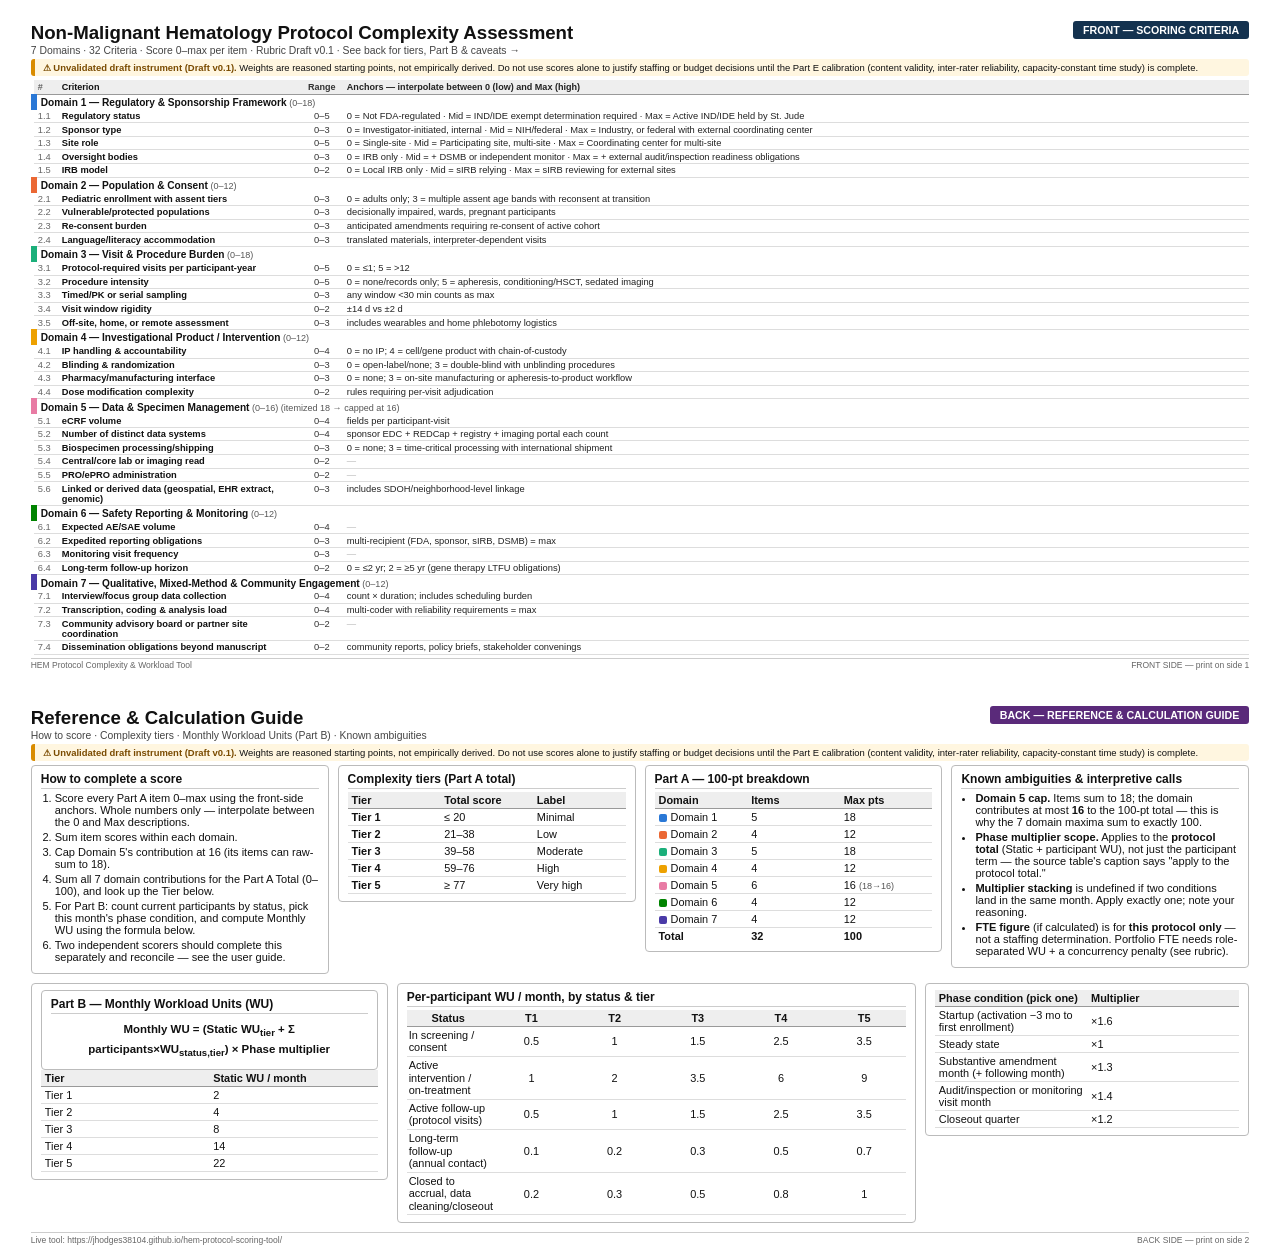
==== docs/laminated-card.html @ db257fe8 "Add printable quick-reference and laminated scoring cards Two self-contained, print-only HTML pages " ====
<!DOCTYPE html>
<html lang="en">
<head>
<meta charset="UTF-8">
<title>HEM Protocol Complexity Assessment — Laminated Card</title>
<style>

* { box-sizing: border-box; }
body { margin: 0; font-family: Arial, Helvetica, sans-serif; color: #111; -webkit-print-color-adjust: exact; print-color-adjust: exact; }
.page { padding: 0.22in 0.32in 0.15in; }
h1 { font-size: 14.5pt; margin: 0 0 1px; }
.subtitle { font-size: 7.8pt; color: #444; margin: 0 0 3px; }
.disclaimer { background: #fff6e0; border-left: 4px solid #d98c00; border-radius: 3px; padding: 3px 8px; font-size: 7.1pt; margin-bottom: 4px; line-height: 1.2; }
.disclaimer strong { color: #7a4b00; }

table { border-collapse: collapse; width: 100%; table-layout: fixed; }
.domtable { font-size: 7pt; margin-bottom: 3px; }
.domtable th { text-align: left; background: #eee; border-bottom: 1px solid #999; padding: 1.6px 4px; font-size: 6.8pt; }
.domtable td { padding: 1.3px 4px; border-bottom: 0.5px solid #ddd; vertical-align: top; }
.domtable .itemno { width: 24px; color: #666; white-space: nowrap; }
.domtable .itemlabel { width: 20%; font-weight: 600; }
.domtable .range { width: 42px; color: #333; white-space: nowrap; text-align: center; font-variant-numeric: tabular-nums; }
.domtable .anchors { color: #222; }
.domtable .nonote { color: #bbb; }
tr.domainhead td { padding: 2.4px 4px 1.6px; border-bottom: none; border-top: 1.5px solid #ccc; }
tr.domainhead { border-left: 6px solid; }
tr.domainhead strong { font-size: 7.6pt; }
.domainbar { display: none; }
.domainrange, .capnote { font-weight: 400; color: #555; font-size: 6.8pt; }

.boxrow { display: grid; grid-template-columns: repeat(3, 1fr); gap: 9px; align-items: start; margin-bottom: 9px; }
.boxrow.row1 { grid-template-columns: repeat(4, 1fr); }
.boxrow.row2 { grid-template-columns: 1.1fr 1.6fr 1fr; }
.box { border: 1px solid #bbb; border-radius: 4px; padding: 6px 9px 7px; font-size: 8.3pt; min-width: 0; }
.boxtitle { font-weight: 700; font-size: 9pt; margin-bottom: 3px; border-bottom: 1px solid #ccc; padding-bottom: 2px; }
.box ul, .box ol { margin: 3px 0 0; padding-left: 14px; }
.box li { margin-bottom: 3px; }

.tiertable, .summarytable, .wutable { font-size: 8.2pt; }
.tiertable th, .summarytable th, .wutable th { background: #eee; text-align: left; padding: 2px 4px; border-bottom: 1px solid #999; }
.tiertable td, .summarytable td, .wutable td { padding: 2px 4px; border-bottom: 0.5px solid #ddd; font-variant-numeric: tabular-nums; }
.tiertable .tiernum { font-weight: 700; }
.summarytable .totalrow td { font-weight: 700; border-top: 1px solid #999; border-bottom: none; }
.swatch { display: inline-block; width: 8px; height: 8px; border-radius: 2px; margin-right: 4px; vertical-align: middle; }
.participanttable { table-layout: fixed; }
.participanttable th, .participanttable td { text-align: center; padding: 2px 2px; }
.participanttable .statuslabel { text-align: left; width: 42%; line-height: 1.15; }

.formula { font-size: 8.6pt; text-align: center; padding: 4px 2px 2px; font-weight: 600; line-height: 1.5; }

.pagefooter { display: flex; justify-content: space-between; font-size: 6.4pt; color: #666; margin-top: 2px; border-top: 1px solid #ccc; padding-top: 1.5px; }

@page { size: letter landscape; margin: 0.28in; }
.pagebreak { page-break-after: always; break-after: page; }
h1 { font-size: 14pt; margin-top: 1px; }
.cardbadge { float: right; background: #14324f; color: #fff; font-size: 8pt; font-weight: 700; padding: 3px 10px; border-radius: 3px; }
</style>
</head>
<body>
<div class="page pagebreak">
  <span class="cardbadge">FRONT — SCORING CRITERIA</span>
  <h1>Non-Malignant Hematology Protocol Complexity Assessment</h1>
  <p class="subtitle">7 Domains · 32 Criteria · Score 0–max per item · Rubric Draft v0.1 · See back for tiers, Part B &amp; caveats →</p>
  <div class="disclaimer"><strong>⚠ Unvalidated draft instrument (Draft v0.1).</strong> Weights are reasoned starting points, not empirically derived. Do not use scores alone to justify staffing or budget decisions until the Part E calibration (content validity, inter-rater reliability, capacity-constant time study) is complete.</div>
  <table class="domtable"><thead><tr><th class="itemno">#</th><th class="itemlabel">Criterion</th><th class="range">Range</th><th class="anchors">Anchors — interpolate between 0 (low) and Max (high)</th></tr></thead><tbody>
<tr class="domainhead" style="border-left-color:#2a78d6"><td colspan="4"><span class="domainbar" style="background:#2a78d6"></span><strong>Domain 1 — Regulatory &amp; Sponsorship Framework</strong> <span class="domainrange">(0–18)</span></td></tr><tr><td class="itemno">1.1</td><td class="itemlabel">Regulatory status</td><td class="range">0–5</td><td class="anchors">0 = Not FDA-regulated · Mid = IND/IDE exempt determination required · Max = Active IND/IDE held by St. Jude</td></tr>
<tr><td class="itemno">1.2</td><td class="itemlabel">Sponsor type</td><td class="range">0–3</td><td class="anchors">0 = Investigator-initiated, internal · Mid = NIH/federal · Max = Industry, or federal with external coordinating center</td></tr>
<tr><td class="itemno">1.3</td><td class="itemlabel">Site role</td><td class="range">0–5</td><td class="anchors">0 = Single-site · Mid = Participating site, multi-site · Max = Coordinating center for multi-site</td></tr>
<tr><td class="itemno">1.4</td><td class="itemlabel">Oversight bodies</td><td class="range">0–3</td><td class="anchors">0 = IRB only · Mid = + DSMB or independent monitor · Max = + external audit/inspection readiness obligations</td></tr>
<tr><td class="itemno">1.5</td><td class="itemlabel">IRB model</td><td class="range">0–2</td><td class="anchors">0 = Local IRB only · Mid = sIRB relying · Max = sIRB reviewing for external sites</td></tr>
<tr class="domainhead" style="border-left-color:#eb6834"><td colspan="4"><span class="domainbar" style="background:#eb6834"></span><strong>Domain 2 — Population &amp; Consent</strong> <span class="domainrange">(0–12)</span></td></tr><tr><td class="itemno">2.1</td><td class="itemlabel">Pediatric enrollment with assent tiers</td><td class="range">0–3</td><td class="anchors">0 = adults only; 3 = multiple assent age bands with reconsent at transition</td></tr>
<tr><td class="itemno">2.2</td><td class="itemlabel">Vulnerable/protected populations</td><td class="range">0–3</td><td class="anchors">decisionally impaired, wards, pregnant participants</td></tr>
<tr><td class="itemno">2.3</td><td class="itemlabel">Re-consent burden</td><td class="range">0–3</td><td class="anchors">anticipated amendments requiring re-consent of active cohort</td></tr>
<tr><td class="itemno">2.4</td><td class="itemlabel">Language/literacy accommodation</td><td class="range">0–3</td><td class="anchors">translated materials, interpreter-dependent visits</td></tr>
<tr class="domainhead" style="border-left-color:#1baf7a"><td colspan="4"><span class="domainbar" style="background:#1baf7a"></span><strong>Domain 3 — Visit &amp; Procedure Burden</strong> <span class="domainrange">(0–18)</span></td></tr><tr><td class="itemno">3.1</td><td class="itemlabel">Protocol-required visits per participant-year</td><td class="range">0–5</td><td class="anchors">0 = ≤1; 5 = &gt;12</td></tr>
<tr><td class="itemno">3.2</td><td class="itemlabel">Procedure intensity</td><td class="range">0–5</td><td class="anchors">0 = none/records only; 5 = apheresis, conditioning/HSCT, sedated imaging</td></tr>
<tr><td class="itemno">3.3</td><td class="itemlabel">Timed/PK or serial sampling</td><td class="range">0–3</td><td class="anchors">any window &lt;30 min counts as max</td></tr>
<tr><td class="itemno">3.4</td><td class="itemlabel">Visit window rigidity</td><td class="range">0–2</td><td class="anchors">±14 d vs ±2 d</td></tr>
<tr><td class="itemno">3.5</td><td class="itemlabel">Off-site, home, or remote assessment</td><td class="range">0–3</td><td class="anchors">includes wearables and home phlebotomy logistics</td></tr>
<tr class="domainhead" style="border-left-color:#eda100"><td colspan="4"><span class="domainbar" style="background:#eda100"></span><strong>Domain 4 — Investigational Product / Intervention</strong> <span class="domainrange">(0–12)</span></td></tr><tr><td class="itemno">4.1</td><td class="itemlabel">IP handling &amp; accountability</td><td class="range">0–4</td><td class="anchors">0 = no IP; 4 = cell/gene product with chain-of-custody</td></tr>
<tr><td class="itemno">4.2</td><td class="itemlabel">Blinding &amp; randomization</td><td class="range">0–3</td><td class="anchors">0 = open-label/none; 3 = double-blind with unblinding procedures</td></tr>
<tr><td class="itemno">4.3</td><td class="itemlabel">Pharmacy/manufacturing interface</td><td class="range">0–3</td><td class="anchors">0 = none; 3 = on-site manufacturing or apheresis-to-product workflow</td></tr>
<tr><td class="itemno">4.4</td><td class="itemlabel">Dose modification complexity</td><td class="range">0–2</td><td class="anchors">rules requiring per-visit adjudication</td></tr>
<tr class="domainhead" style="border-left-color:#e87ba4"><td colspan="4"><span class="domainbar" style="background:#e87ba4"></span><strong>Domain 5 — Data &amp; Specimen Management</strong> <span class="domainrange">(0–16)</span> <span class="capnote">(itemized 18 → capped at 16)</span></td></tr><tr><td class="itemno">5.1</td><td class="itemlabel">eCRF volume</td><td class="range">0–4</td><td class="anchors">fields per participant-visit</td></tr>
<tr><td class="itemno">5.2</td><td class="itemlabel">Number of distinct data systems</td><td class="range">0–4</td><td class="anchors">sponsor EDC + REDCap + registry + imaging portal each count</td></tr>
<tr><td class="itemno">5.3</td><td class="itemlabel">Biospecimen processing/shipping</td><td class="range">0–3</td><td class="anchors">0 = none; 3 = time-critical processing with international shipment</td></tr>
<tr><td class="itemno">5.4</td><td class="itemlabel">Central/core lab or imaging read</td><td class="range">0–2</td><td class="anchors"><span class="nonote">—</span></td></tr>
<tr><td class="itemno">5.5</td><td class="itemlabel">PRO/ePRO administration</td><td class="range">0–2</td><td class="anchors"><span class="nonote">—</span></td></tr>
<tr><td class="itemno">5.6</td><td class="itemlabel">Linked or derived data (geospatial, EHR extract, genomic)</td><td class="range">0–3</td><td class="anchors">includes SDOH/neighborhood-level linkage</td></tr>
<tr class="domainhead" style="border-left-color:#008300"><td colspan="4"><span class="domainbar" style="background:#008300"></span><strong>Domain 6 — Safety Reporting &amp; Monitoring</strong> <span class="domainrange">(0–12)</span></td></tr><tr><td class="itemno">6.1</td><td class="itemlabel">Expected AE/SAE volume</td><td class="range">0–4</td><td class="anchors"><span class="nonote">—</span></td></tr>
<tr><td class="itemno">6.2</td><td class="itemlabel">Expedited reporting obligations</td><td class="range">0–3</td><td class="anchors">multi-recipient (FDA, sponsor, sIRB, DSMB) = max</td></tr>
<tr><td class="itemno">6.3</td><td class="itemlabel">Monitoring visit frequency</td><td class="range">0–3</td><td class="anchors"><span class="nonote">—</span></td></tr>
<tr><td class="itemno">6.4</td><td class="itemlabel">Long-term follow-up horizon</td><td class="range">0–2</td><td class="anchors">0 = ≤2 yr; 2 = ≥5 yr (gene therapy LTFU obligations)</td></tr>
<tr class="domainhead" style="border-left-color:#4a3aa7"><td colspan="4"><span class="domainbar" style="background:#4a3aa7"></span><strong>Domain 7 — Qualitative, Mixed-Method &amp; Community Engagement</strong> <span class="domainrange">(0–12)</span></td></tr><tr><td class="itemno">7.1</td><td class="itemlabel">Interview/focus group data collection</td><td class="range">0–4</td><td class="anchors">count × duration; includes scheduling burden</td></tr>
<tr><td class="itemno">7.2</td><td class="itemlabel">Transcription, coding &amp; analysis load</td><td class="range">0–4</td><td class="anchors">multi-coder with reliability requirements = max</td></tr>
<tr><td class="itemno">7.3</td><td class="itemlabel">Community advisory board or partner site coordination</td><td class="range">0–2</td><td class="anchors"><span class="nonote">—</span></td></tr>
<tr><td class="itemno">7.4</td><td class="itemlabel">Dissemination obligations beyond manuscript</td><td class="range">0–2</td><td class="anchors">community reports, policy briefs, stakeholder convenings</td></tr>
</tbody></table>
  <div class="pagefooter">
    <span>HEM Protocol Complexity &amp; Workload Tool</span>
    <span>FRONT SIDE — print on side 1</span>
  </div>
</div>

<div class="page">
  <span class="cardbadge" style="background:#5a2a7a;">BACK — REFERENCE &amp; CALCULATION GUIDE</span>
  <h1>Reference &amp; Calculation Guide</h1>
  <p class="subtitle">How to score · Complexity tiers · Monthly Workload Units (Part B) · Known ambiguities</p>
  <div class="disclaimer"><strong>⚠ Unvalidated draft instrument (Draft v0.1).</strong> Weights are reasoned starting points, not empirically derived. Do not use scores alone to justify staffing or budget decisions until the Part E calibration (content validity, inter-rater reliability, capacity-constant time study) is complete.</div>
  <div class="boxrow row1">
    
<div class="box howtobox">
  <div class="boxtitle">How to complete a score</div>
  <ol>
    <li>Score every Part A item 0–max using the front-side anchors. Whole numbers only — interpolate between the 0 and Max descriptions.</li>
    <li>Sum item scores within each domain.</li>
    <li>Cap Domain 5's contribution at 16 (its items can raw-sum to 18).</li>
    <li>Sum all 7 domain contributions for the Part A Total (0–100), and look up the Tier below.</li>
    <li>For Part B: count current participants by status, pick this month's phase condition, and compute Monthly WU using the formula below.</li>
    <li>Two independent scorers should complete this separately and reconcile — see the user guide.</li>
  </ol>
</div>

    <div class="box">
      <div class="boxtitle">Complexity tiers (Part A total)</div>
      <table class="tiertable"><thead><tr><th>Tier</th><th>Total score</th><th>Label</th></tr></thead><tbody><tr><td class="tiernum">Tier 1</td><td>≤ 20</td><td>Minimal</td></tr><tr><td class="tiernum">Tier 2</td><td>21–38</td><td>Low</td></tr><tr><td class="tiernum">Tier 3</td><td>39–58</td><td>Moderate</td></tr><tr><td class="tiernum">Tier 4</td><td>59–76</td><td>High</td></tr><tr><td class="tiernum">Tier 5</td><td>≥ 77</td><td>Very high</td></tr></tbody></table>
    </div>
    <div class="box">
      <div class="boxtitle">Part A — 100-pt breakdown</div>
      <table class="summarytable"><thead><tr><th>Domain</th><th>Items</th><th>Max pts</th></tr></thead><tbody><tr><td><span class="swatch" style="background:#2a78d6"></span>Domain 1</td><td>5</td><td>18</td></tr><tr><td><span class="swatch" style="background:#eb6834"></span>Domain 2</td><td>4</td><td>12</td></tr><tr><td><span class="swatch" style="background:#1baf7a"></span>Domain 3</td><td>5</td><td>18</td></tr><tr><td><span class="swatch" style="background:#eda100"></span>Domain 4</td><td>4</td><td>12</td></tr><tr><td><span class="swatch" style="background:#e87ba4"></span>Domain 5</td><td>6</td><td>16 <span class="capnote">(18→16)</span></td></tr><tr><td><span class="swatch" style="background:#008300"></span>Domain 6</td><td>4</td><td>12</td></tr><tr><td><span class="swatch" style="background:#4a3aa7"></span>Domain 7</td><td>4</td><td>12</td></tr><tr class="totalrow"><td>Total</td><td>32</td><td>100</td></tr></tbody></table>
    </div>
    
<div class="box caveatsbox">
  <div class="boxtitle">Known ambiguities &amp; interpretive calls</div>
  <ul>
    <li><strong>Domain 5 cap.</strong> Items sum to 18; the domain contributes at most <strong>16</strong> to the 100-pt total — this is why the 7 domain maxima sum to exactly 100.</li>
    <li><strong>Phase multiplier scope.</strong> Applies to the <strong>protocol total</strong> (Static + participant WU), not just the participant term — the source table's caption says "apply to the protocol total."</li>
    <li><strong>Multiplier stacking</strong> is undefined if two conditions land in the same month. Apply exactly one; note your reasoning.</li>
    <li><strong>FTE figure</strong> (if calculated) is for <strong>this protocol only</strong> — not a staffing determination. Portfolio FTE needs role-separated WU + a concurrency penalty (see rubric).</li>
  </ul>
</div>

  </div>
  <div class="boxrow row2" style="margin-top:6px;">
    <div class="box">
      
<div class="box formulabox">
  <div class="boxtitle">Part B — Monthly Workload Units (WU)</div>
  <div class="formula">Monthly WU&nbsp;=&nbsp;(Static WU<sub>tier</sub>&nbsp;+&nbsp;&Sigma; participants&times;WU<sub>status,tier</sub>)&nbsp;&times;&nbsp;Phase multiplier</div>
</div>

      <table class="wutable"><thead><tr><th>Tier</th><th>Static WU / month</th></tr></thead><tbody><tr><td>Tier 1</td><td>2</td></tr><tr><td>Tier 2</td><td>4</td></tr><tr><td>Tier 3</td><td>8</td></tr><tr><td>Tier 4</td><td>14</td></tr><tr><td>Tier 5</td><td>22</td></tr></tbody></table>
    </div>
    <div class="box">
      <div class="boxtitle">Per-participant WU / month, by status &amp; tier</div>
      <table class="wutable participanttable"><thead><tr><th>Status</th><th>T1</th><th>T2</th><th>T3</th><th>T4</th><th>T5</th></tr></thead><tbody><tr><td class="statuslabel">In screening / consent</td><td>0.5</td><td>1</td><td>1.5</td><td>2.5</td><td>3.5</td></tr><tr><td class="statuslabel">Active intervention / on-treatment</td><td>1</td><td>2</td><td>3.5</td><td>6</td><td>9</td></tr><tr><td class="statuslabel">Active follow-up (protocol visits)</td><td>0.5</td><td>1</td><td>1.5</td><td>2.5</td><td>3.5</td></tr><tr><td class="statuslabel">Long-term follow-up (annual contact)</td><td>0.1</td><td>0.2</td><td>0.3</td><td>0.5</td><td>0.7</td></tr><tr><td class="statuslabel">Closed to accrual, data cleaning/closeout</td><td>0.2</td><td>0.3</td><td>0.5</td><td>0.8</td><td>1</td></tr></tbody></table>
    </div>
    <div class="box">
      <table class="wutable"><thead><tr><th>Phase condition (pick one)</th><th>Multiplier</th></tr></thead><tbody><tr><td>Startup (activation −3 mo to first enrollment)</td><td>×1.6</td></tr><tr><td>Steady state</td><td>×1</td></tr><tr><td>Substantive amendment month (+ following month)</td><td>×1.3</td></tr><tr><td>Audit/inspection or monitoring visit month</td><td>×1.4</td></tr><tr><td>Closeout quarter</td><td>×1.2</td></tr></tbody></table>
    </div>
  </div>
  <div class="pagefooter">
    <span>Live tool: https://jhodges38104.github.io/hem-protocol-scoring-tool/</span>
    <span>BACK SIDE — print on side 2</span>
  </div>
</div>
</body>
</html>
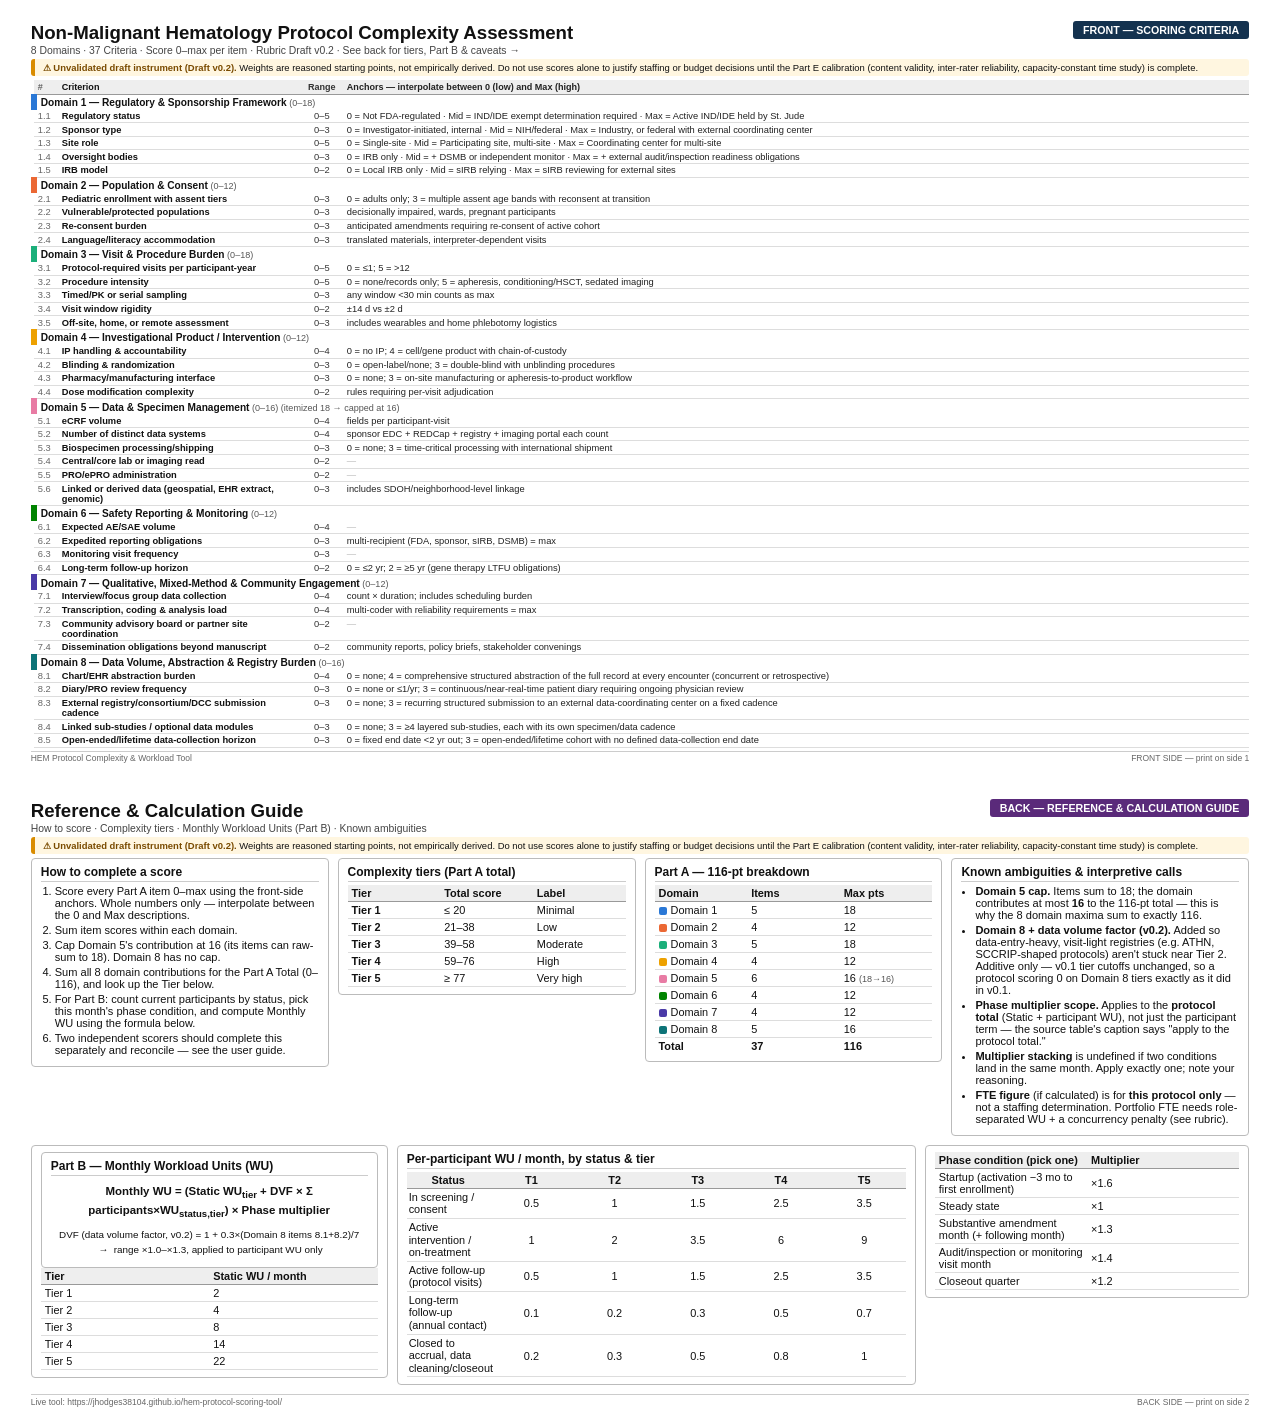
==== commit 6fa83a7e: "Add Domain 8 (data volume/registry burden) and a Part B data-volume factor A review-meeting question" ====
--- a/docs/laminated-card.html
+++ b/docs/laminated-card.html
@@ -60,8 +60,8 @@
 <div class="page pagebreak">
   <span class="cardbadge">FRONT — SCORING CRITERIA</span>
   <h1>Non-Malignant Hematology Protocol Complexity Assessment</h1>
-  <p class="subtitle">7 Domains · 32 Criteria · Score 0–max per item · Rubric Draft v0.1 · See back for tiers, Part B &amp; caveats →</p>
-  <div class="disclaimer"><strong>⚠ Unvalidated draft instrument (Draft v0.1).</strong> Weights are reasoned starting points, not empirically derived. Do not use scores alone to justify staffing or budget decisions until the Part E calibration (content validity, inter-rater reliability, capacity-constant time study) is complete.</div>
+  <p class="subtitle">8 Domains · 37 Criteria · Score 0–max per item · Rubric Draft v0.2 · See back for tiers, Part B &amp; caveats →</p>
+  <div class="disclaimer"><strong>⚠ Unvalidated draft instrument (Draft v0.2).</strong> Weights are reasoned starting points, not empirically derived. Do not use scores alone to justify staffing or budget decisions until the Part E calibration (content validity, inter-rater reliability, capacity-constant time study) is complete.</div>
   <table class="domtable"><thead><tr><th class="itemno">#</th><th class="itemlabel">Criterion</th><th class="range">Range</th><th class="anchors">Anchors — interpolate between 0 (low) and Max (high)</th></tr></thead><tbody>
 <tr class="domainhead" style="border-left-color:#2a78d6"><td colspan="4"><span class="domainbar" style="background:#2a78d6"></span><strong>Domain 1 — Regulatory &amp; Sponsorship Framework</strong> <span class="domainrange">(0–18)</span></td></tr><tr><td class="itemno">1.1</td><td class="itemlabel">Regulatory status</td><td class="range">0–5</td><td class="anchors">0 = Not FDA-regulated · Mid = IND/IDE exempt determination required · Max = Active IND/IDE held by St. Jude</td></tr>
 <tr><td class="itemno">1.2</td><td class="itemlabel">Sponsor type</td><td class="range">0–3</td><td class="anchors">0 = Investigator-initiated, internal · Mid = NIH/federal · Max = Industry, or federal with external coordinating center</td></tr>
@@ -95,6 +95,11 @@
 <tr><td class="itemno">7.2</td><td class="itemlabel">Transcription, coding &amp; analysis load</td><td class="range">0–4</td><td class="anchors">multi-coder with reliability requirements = max</td></tr>
 <tr><td class="itemno">7.3</td><td class="itemlabel">Community advisory board or partner site coordination</td><td class="range">0–2</td><td class="anchors"><span class="nonote">—</span></td></tr>
 <tr><td class="itemno">7.4</td><td class="itemlabel">Dissemination obligations beyond manuscript</td><td class="range">0–2</td><td class="anchors">community reports, policy briefs, stakeholder convenings</td></tr>
+<tr class="domainhead" style="border-left-color:#0d7377"><td colspan="4"><span class="domainbar" style="background:#0d7377"></span><strong>Domain 8 — Data Volume, Abstraction &amp; Registry Burden</strong> <span class="domainrange">(0–16)</span></td></tr><tr><td class="itemno">8.1</td><td class="itemlabel">Chart/EHR abstraction burden</td><td class="range">0–4</td><td class="anchors">0 = none; 4 = comprehensive structured abstraction of the full record at every encounter (concurrent or retrospective)</td></tr>
+<tr><td class="itemno">8.2</td><td class="itemlabel">Diary/PRO review frequency</td><td class="range">0–3</td><td class="anchors">0 = none or ≤1/yr; 3 = continuous/near-real-time patient diary requiring ongoing physician review</td></tr>
+<tr><td class="itemno">8.3</td><td class="itemlabel">External registry/consortium/DCC submission cadence</td><td class="range">0–3</td><td class="anchors">0 = none; 3 = recurring structured submission to an external data-coordinating center on a fixed cadence</td></tr>
+<tr><td class="itemno">8.4</td><td class="itemlabel">Linked sub-studies / optional data modules</td><td class="range">0–3</td><td class="anchors">0 = none; 3 = ≥4 layered sub-studies, each with its own specimen/data cadence</td></tr>
+<tr><td class="itemno">8.5</td><td class="itemlabel">Open-ended/lifetime data-collection horizon</td><td class="range">0–3</td><td class="anchors">0 = fixed end date &lt;2 yr out; 3 = open-ended/lifetime cohort with no defined data-collection end date</td></tr>
 </tbody></table>
   <div class="pagefooter">
     <span>HEM Protocol Complexity &amp; Workload Tool</span>
@@ -106,7 +111,7 @@
   <span class="cardbadge" style="background:#5a2a7a;">BACK — REFERENCE &amp; CALCULATION GUIDE</span>
   <h1>Reference &amp; Calculation Guide</h1>
   <p class="subtitle">How to score · Complexity tiers · Monthly Workload Units (Part B) · Known ambiguities</p>
-  <div class="disclaimer"><strong>⚠ Unvalidated draft instrument (Draft v0.1).</strong> Weights are reasoned starting points, not empirically derived. Do not use scores alone to justify staffing or budget decisions until the Part E calibration (content validity, inter-rater reliability, capacity-constant time study) is complete.</div>
+  <div class="disclaimer"><strong>⚠ Unvalidated draft instrument (Draft v0.2).</strong> Weights are reasoned starting points, not empirically derived. Do not use scores alone to justify staffing or budget decisions until the Part E calibration (content validity, inter-rater reliability, capacity-constant time study) is complete.</div>
   <div class="boxrow row1">
     
 <div class="box howtobox">
@@ -114,8 +119,8 @@
   <ol>
     <li>Score every Part A item 0–max using the front-side anchors. Whole numbers only — interpolate between the 0 and Max descriptions.</li>
     <li>Sum item scores within each domain.</li>
-    <li>Cap Domain 5's contribution at 16 (its items can raw-sum to 18).</li>
-    <li>Sum all 7 domain contributions for the Part A Total (0–100), and look up the Tier below.</li>
+    <li>Cap Domain 5's contribution at 16 (its items can raw-sum to 18). Domain 8 has no cap.</li>
+    <li>Sum all 8 domain contributions for the Part A Total (0–116), and look up the Tier below.</li>
     <li>For Part B: count current participants by status, pick this month's phase condition, and compute Monthly WU using the formula below.</li>
     <li>Two independent scorers should complete this separately and reconcile — see the user guide.</li>
   </ol>
@@ -126,14 +131,15 @@
       <table class="tiertable"><thead><tr><th>Tier</th><th>Total score</th><th>Label</th></tr></thead><tbody><tr><td class="tiernum">Tier 1</td><td>≤ 20</td><td>Minimal</td></tr><tr><td class="tiernum">Tier 2</td><td>21–38</td><td>Low</td></tr><tr><td class="tiernum">Tier 3</td><td>39–58</td><td>Moderate</td></tr><tr><td class="tiernum">Tier 4</td><td>59–76</td><td>High</td></tr><tr><td class="tiernum">Tier 5</td><td>≥ 77</td><td>Very high</td></tr></tbody></table>
     </div>
     <div class="box">
-      <div class="boxtitle">Part A — 100-pt breakdown</div>
-      <table class="summarytable"><thead><tr><th>Domain</th><th>Items</th><th>Max pts</th></tr></thead><tbody><tr><td><span class="swatch" style="background:#2a78d6"></span>Domain 1</td><td>5</td><td>18</td></tr><tr><td><span class="swatch" style="background:#eb6834"></span>Domain 2</td><td>4</td><td>12</td></tr><tr><td><span class="swatch" style="background:#1baf7a"></span>Domain 3</td><td>5</td><td>18</td></tr><tr><td><span class="swatch" style="background:#eda100"></span>Domain 4</td><td>4</td><td>12</td></tr><tr><td><span class="swatch" style="background:#e87ba4"></span>Domain 5</td><td>6</td><td>16 <span class="capnote">(18→16)</span></td></tr><tr><td><span class="swatch" style="background:#008300"></span>Domain 6</td><td>4</td><td>12</td></tr><tr><td><span class="swatch" style="background:#4a3aa7"></span>Domain 7</td><td>4</td><td>12</td></tr><tr class="totalrow"><td>Total</td><td>32</td><td>100</td></tr></tbody></table>
+      <div class="boxtitle">Part A — 116-pt breakdown</div>
+      <table class="summarytable"><thead><tr><th>Domain</th><th>Items</th><th>Max pts</th></tr></thead><tbody><tr><td><span class="swatch" style="background:#2a78d6"></span>Domain 1</td><td>5</td><td>18</td></tr><tr><td><span class="swatch" style="background:#eb6834"></span>Domain 2</td><td>4</td><td>12</td></tr><tr><td><span class="swatch" style="background:#1baf7a"></span>Domain 3</td><td>5</td><td>18</td></tr><tr><td><span class="swatch" style="background:#eda100"></span>Domain 4</td><td>4</td><td>12</td></tr><tr><td><span class="swatch" style="background:#e87ba4"></span>Domain 5</td><td>6</td><td>16 <span class="capnote">(18→16)</span></td></tr><tr><td><span class="swatch" style="background:#008300"></span>Domain 6</td><td>4</td><td>12</td></tr><tr><td><span class="swatch" style="background:#4a3aa7"></span>Domain 7</td><td>4</td><td>12</td></tr><tr><td><span class="swatch" style="background:#0d7377"></span>Domain 8</td><td>5</td><td>16</td></tr><tr class="totalrow"><td>Total</td><td>37</td><td>116</td></tr></tbody></table>
     </div>
     
 <div class="box caveatsbox">
   <div class="boxtitle">Known ambiguities &amp; interpretive calls</div>
   <ul>
-    <li><strong>Domain 5 cap.</strong> Items sum to 18; the domain contributes at most <strong>16</strong> to the 100-pt total — this is why the 7 domain maxima sum to exactly 100.</li>
+    <li><strong>Domain 5 cap.</strong> Items sum to 18; the domain contributes at most <strong>16</strong> to the 116-pt total — this is why the 8 domain maxima sum to exactly 116.</li>
+    <li><strong>Domain 8 + data volume factor (v0.2).</strong> Added so data-entry-heavy, visit-light registries (e.g. ATHN, SCCRIP-shaped protocols) aren't stuck near Tier 2. Additive only — v0.1 tier cutoffs unchanged, so a protocol scoring 0 on Domain 8 tiers exactly as it did in v0.1.</li>
     <li><strong>Phase multiplier scope.</strong> Applies to the <strong>protocol total</strong> (Static + participant WU), not just the participant term — the source table's caption says "apply to the protocol total."</li>
     <li><strong>Multiplier stacking</strong> is undefined if two conditions land in the same month. Apply exactly one; note your reasoning.</li>
     <li><strong>FTE figure</strong> (if calculated) is for <strong>this protocol only</strong> — not a staffing determination. Portfolio FTE needs role-separated WU + a concurrency penalty (see rubric).</li>
@@ -146,7 +152,8 @@
       
 <div class="box formulabox">
   <div class="boxtitle">Part B — Monthly Workload Units (WU)</div>
-  <div class="formula">Monthly WU&nbsp;=&nbsp;(Static WU<sub>tier</sub>&nbsp;+&nbsp;&Sigma; participants&times;WU<sub>status,tier</sub>)&nbsp;&times;&nbsp;Phase multiplier</div>
+  <div class="formula">Monthly WU&nbsp;=&nbsp;(Static WU<sub>tier</sub>&nbsp;+&nbsp;DVF&nbsp;&times;&nbsp;&Sigma; participants&times;WU<sub>status,tier</sub>)&nbsp;&times;&nbsp;Phase multiplier</div>
+  <div class="formula" style="font-size:7.4pt;font-weight:400;">DVF (data volume factor, v0.2) = 1 + 0.3&times;(Domain 8 items 8.1+8.2)/7 &nbsp;→&nbsp; range &times;1.0–&times;1.3, applied to participant WU only</div>
 </div>
 
       <table class="wutable"><thead><tr><th>Tier</th><th>Static WU / month</th></tr></thead><tbody><tr><td>Tier 1</td><td>2</td></tr><tr><td>Tier 2</td><td>4</td></tr><tr><td>Tier 3</td><td>8</td></tr><tr><td>Tier 4</td><td>14</td></tr><tr><td>Tier 5</td><td>22</td></tr></tbody></table>
